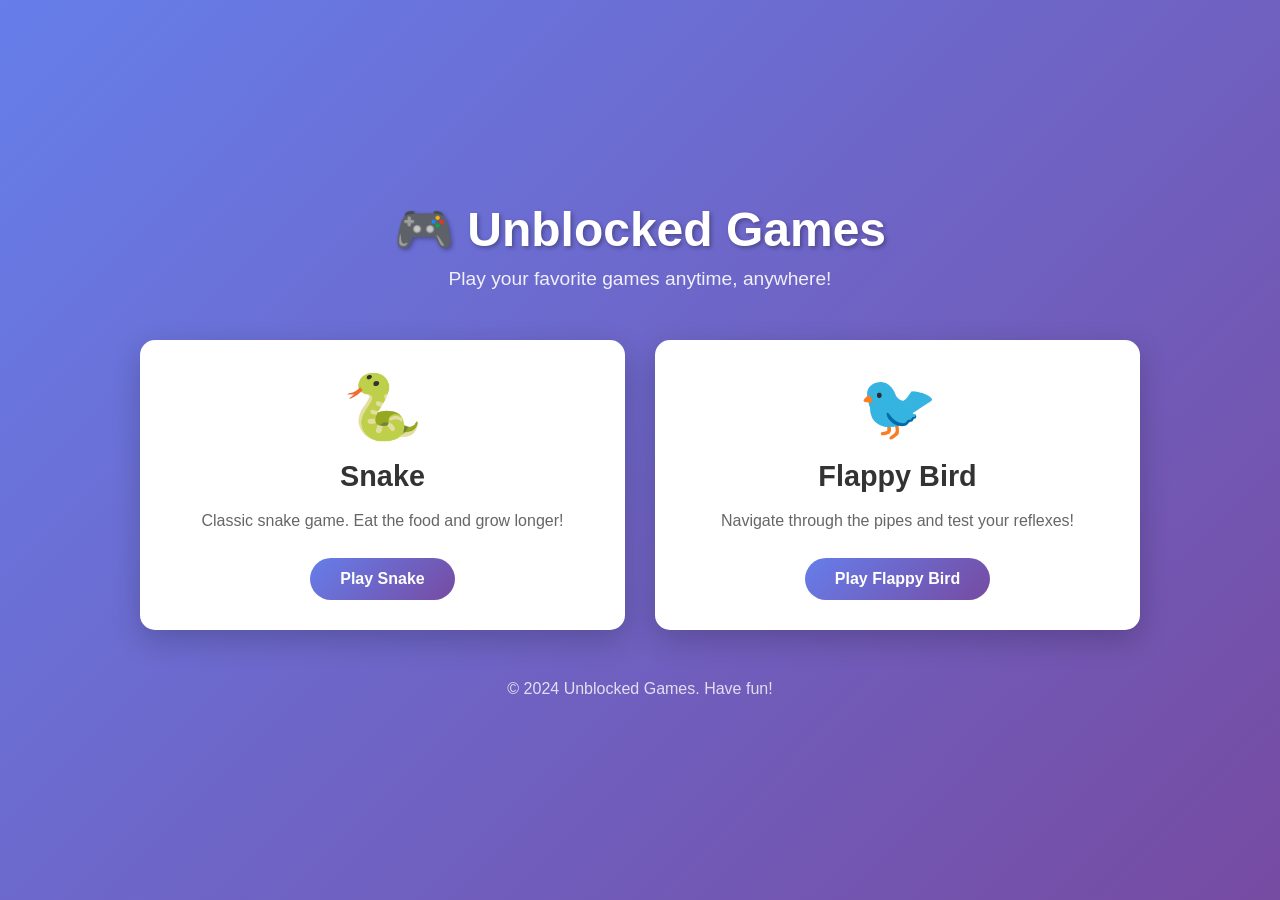
==== index.html @ e7c76e7f "Add unblocked games website with Snake and Flappy Bird" ====
<!DOCTYPE html>
<html lang="en">
<head>
    <meta charset="UTF-8">
    <meta name="viewport" content="width=device-width, initial-scale=1.0">
    <title>Unblocked Games</title>
    <link rel="stylesheet" href="styles.css">
</head>
<body>
    <div class="container">
        <header>
            <h1>🎮 Unblocked Games</h1>
            <p>Play your favorite games anytime, anywhere!</p>
        </header>

        <div class="games-grid">
            <div class="game-card">
                <div class="game-icon">🐍</div>
                <h2>Snake</h2>
                <p>Classic snake game. Eat the food and grow longer!</p>
                <a href="snake.html" class="btn">Play Snake</a>
            </div>

            <div class="game-card">
                <div class="game-icon">🐦</div>
                <h2>Flappy Bird</h2>
                <p>Navigate through the pipes and test your reflexes!</p>
                <a href="flappy.html" class="btn">Play Flappy Bird</a>
            </div>
        </div>

        <footer>
            <p>&copy; 2024 Unblocked Games. Have fun!</p>
        </footer>
    </div>
</body>
</html>
---- styles.css ----
* {
    margin: 0;
    padding: 0;
    box-sizing: border-box;
}

body {
    font-family: 'Arial', sans-serif;
    background: linear-gradient(135deg, #667eea 0%, #764ba2 100%);
    min-height: 100vh;
    display: flex;
    justify-content: center;
    align-items: center;
    padding: 20px;
}

.container {
    width: 100%;
    max-width: 1000px;
}

header {
    text-align: center;
    color: white;
    margin-bottom: 50px;
}

header h1 {
    font-size: 3em;
    margin-bottom: 10px;
    text-shadow: 2px 2px 4px rgba(0, 0, 0, 0.3);
}

header p {
    font-size: 1.2em;
    opacity: 0.9;
}

.games-grid {
    display: grid;
    grid-template-columns: repeat(auto-fit, minmax(300px, 1fr));
    gap: 30px;
    margin-bottom: 50px;
}

.game-card {
    background: white;
    border-radius: 15px;
    padding: 30px;
    text-align: center;
    box-shadow: 0 10px 30px rgba(0, 0, 0, 0.2);
    transition: transform 0.3s ease, box-shadow 0.3s ease;
}

.game-card:hover {
    transform: translateY(-10px);
    box-shadow: 0 15px 40px rgba(0, 0, 0, 0.3);
}

.game-icon {
    font-size: 4em;
    margin-bottom: 15px;
}

.game-card h2 {
    color: #333;
    margin-bottom: 15px;
    font-size: 1.8em;
}

.game-card p {
    color: #666;
    margin-bottom: 25px;
    line-height: 1.6;
}

.btn {
    display: inline-block;
    background: linear-gradient(135deg, #667eea 0%, #764ba2 100%);
    color: white;
    padding: 12px 30px;
    border-radius: 25px;
    text-decoration: none;
    font-weight: bold;
    transition: transform 0.2s ease;
    border: none;
    cursor: pointer;
    font-size: 1em;
}

.btn:hover {
    transform: scale(1.05);
}

footer {
    text-align: center;
    color: white;
    opacity: 0.8;
}

/* Game Page Styles */
.game-container {
    background: white;
    border-radius: 15px;
    padding: 30px;
    box-shadow: 0 10px 30px rgba(0, 0, 0, 0.2);
}

.game-header {
    display: flex;
    justify-content: space-between;
    align-items: center;
    margin-bottom: 30px;
    flex-wrap: wrap;
}

.game-header h1 {
    color: #333;
    font-size: 2em;
}

.game-header a {
    background: #667eea;
    color: white;
    padding: 10px 20px;
    border-radius: 25px;
    text-decoration: none;
    font-weight: bold;
    transition: background 0.3s ease;
}

.game-header a:hover {
    background: #764ba2;
}

.game-content {
    display: flex;
    justify-content: center;
    align-items: center;
    flex-direction: column;
}

canvas {
    border: 3px solid #333;
    background: #000;
    margin: 20px 0;
    border-radius: 10px;
}

.game-info {
    display: flex;
    gap: 30px;
    justify-content: center;
    margin-top: 20px;
    flex-wrap: wrap;
}

.info-box {
    background: #f0f0f0;
    padding: 15px 25px;
    border-radius: 10px;
    text-align: center;
}

.info-box label {
    display: block;
    color: #666;
    font-weight: bold;
    margin-bottom: 5px;
}

.info-box span {
    font-size: 1.5em;
    color: #667eea;
    font-weight: bold;
}

.controls {
    margin-top: 20px;
    text-align: center;
    color: #666;
}

@media (max-width: 768px) {
    header h1 {
        font-size: 2em;
    }

    .games-grid {
        grid-template-columns: 1fr;
    }

    .game-header {
        flex-direction: column;
        gap: 15px;
    }

    .game-header a {
        width: 100%;
        text-align: center;
    }
}
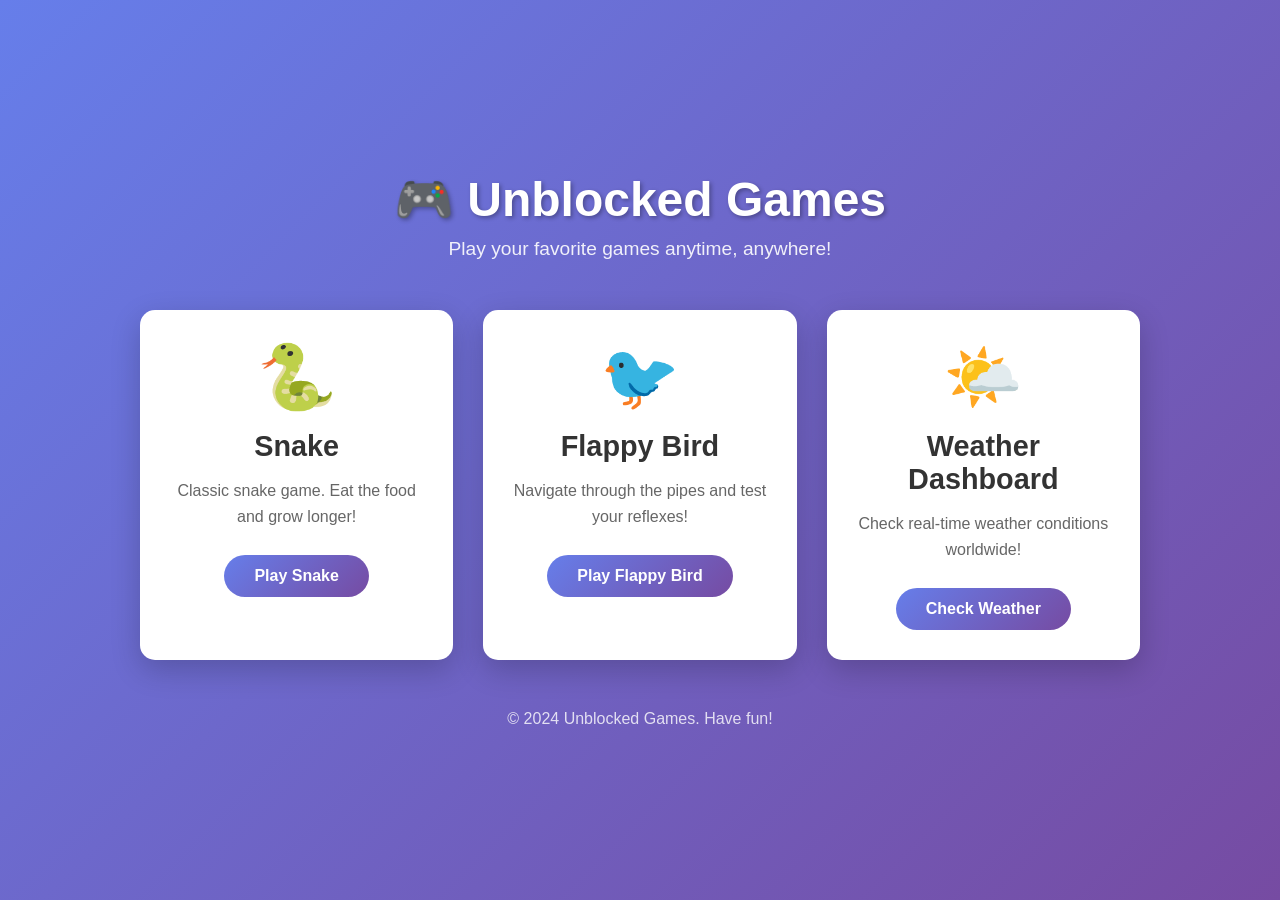
==== commit d3992906: "Add weather dashboard with Open-Meteo API integration" ====
--- a/index.html
+++ b/index.html
@@ -27,6 +27,13 @@
                 <p>Navigate through the pipes and test your reflexes!</p>
                 <a href="flappy.html" class="btn">Play Flappy Bird</a>
             </div>
+
+            <div class="game-card">
+                <div class="game-icon">🌤️</div>
+                <h2>Weather Dashboard</h2>
+                <p>Check real-time weather conditions worldwide!</p>
+                <a href="weather.html" class="btn">Check Weather</a>
+            </div>
         </div>
 
         <footer>
--- a/styles.css
+++ b/styles.css
@@ -92,6 +92,11 @@
     transform: scale(1.05);
 }
 
+.btn-secondary {
+    background: linear-gradient(135deg, #42e695 0%, #3bb2b8 100%);
+    margin-left: 10px;
+}
+
 footer {
     text-align: center;
     color: white;
@@ -181,6 +186,224 @@
     color: #666;
 }
 
+/* Weather Dashboard Styles */
+.weather-content {
+    display: flex;
+    justify-content: center;
+    align-items: center;
+    flex-direction: column;
+}
+
+.search-section {
+    display: flex;
+    gap: 10px;
+    margin-bottom: 30px;
+    flex-wrap: wrap;
+    justify-content: center;
+}
+
+.search-input {
+    flex: 1;
+    min-width: 250px;
+    padding: 12px 20px;
+    border: 2px solid #ddd;
+    border-radius: 25px;
+    font-size: 1em;
+    transition: border-color 0.3s ease;
+}
+
+.search-input:focus {
+    outline: none;
+    border-color: #667eea;
+}
+
+.loading {
+    display: flex;
+    flex-direction: column;
+    align-items: center;
+    justify-content: center;
+    padding: 40px;
+}
+
+.spinner {
+    width: 50px;
+    height: 50px;
+    border: 4px solid #f0f0f0;
+    border-top: 4px solid #667eea;
+    border-radius: 50%;
+    animation: spin 1s linear infinite;
+}
+
+@keyframes spin {
+    0% { transform: rotate(0deg); }
+    100% { transform: rotate(360deg); }
+}
+
+.loading p {
+    margin-top: 15px;
+    color: #666;
+    font-weight: bold;
+}
+
+.error-message {
+    background: #fee;
+    color: #c33;
+    padding: 15px 20px;
+    border-radius: 10px;
+    margin-bottom: 20px;
+    border-left: 4px solid #c33;
+}
+
+.weather-container {
+    width: 100%;
+}
+
+.current-weather {
+    background: linear-gradient(135deg, #667eea 0%, #764ba2 100%);
+    color: white;
+    padding: 30px;
+    border-radius: 15px;
+    margin-bottom: 30px;
+}
+
+.location-header {
+    margin-bottom: 20px;
+}
+
+.location-header h2 {
+    font-size: 1.8em;
+    margin-bottom: 5px;
+}
+
+.location-header p {
+    opacity: 0.9;
+    font-size: 0.9em;
+}
+
+.weather-main {
+    display: flex;
+    align-items: center;
+    gap: 20px;
+    margin-bottom: 30px;
+}
+
+.weather-icon {
+    font-size: 4em;
+}
+
+.temperature-section {
+    flex: 1;
+}
+
+.temperature {
+    font-size: 3.5em;
+    font-weight: bold;
+}
+
+.weather-description {
+    font-size: 1.2em;
+    opacity: 0.9;
+}
+
+.weather-details {
+    display: grid;
+    grid-template-columns: repeat(auto-fit, minmax(150px, 1fr));
+    gap: 15px;
+}
+
+.detail-box {
+    background: rgba(255, 255, 255, 0.1);
+    padding: 15px;
+    border-radius: 10px;
+    text-align: center;
+}
+
+.detail-box label {
+    display: block;
+    opacity: 0.8;
+    margin-bottom: 8px;
+}
+
+.detail-box span {
+    display: block;
+    font-size: 1.3em;
+    font-weight: bold;
+}
+
+.forecast-section {
+    margin-top: 30px;
+}
+
+.forecast-section h3 {
+    color: #333;
+    margin-bottom: 20px;
+    font-size: 1.5em;
+}
+
+.forecast-grid {
+    display: grid;
+    grid-template-columns: repeat(auto-fit, minmax(120px, 1fr));
+    gap: 15px;
+}
+
+.forecast-card {
+    background: white;
+    border: 2px solid #e0e0e0;
+    border-radius: 10px;
+    padding: 15px;
+    text-align: center;
+    transition: transform 0.2s ease, box-shadow 0.2s ease;
+}
+
+.forecast-card:hover {
+    transform: translateY(-5px);
+    box-shadow: 0 8px 20px rgba(0, 0, 0, 0.1);
+}
+
+.forecast-date {
+    color: #667eea;
+    font-weight: bold;
+    margin-bottom: 10px;
+    font-size: 0.9em;
+}
+
+.forecast-icon {
+    font-size: 2.5em;
+    margin: 10px 0;
+}
+
+.forecast-description {
+    color: #666;
+    font-size: 0.85em;
+    margin-bottom: 10px;
+    min-height: 30px;
+    display: flex;
+    align-items: center;
+    justify-content: center;
+}
+
+.forecast-temps {
+    display: flex;
+    justify-content: center;
+    gap: 10px;
+    margin-bottom: 8px;
+}
+
+.forecast-temps .high {
+    color: #e74c3c;
+    font-weight: bold;
+}
+
+.forecast-temps .low {
+    color: #3498db;
+    font-weight: bold;
+}
+
+.forecast-precipitation {
+    color: #3498db;
+    font-size: 0.85em;
+}
+
 @media (max-width: 768px) {
     header h1 {
         font-size: 2em;
@@ -199,4 +422,29 @@
         width: 100%;
         text-align: center;
     }
+
+    .search-section {
+        flex-direction: column;
+    }
+
+    .search-input {
+        min-width: 100%;
+    }
+
+    .btn-secondary {
+        margin-left: 0;
+        width: 100%;
+    }
+
+    .weather-main {
+        flex-direction: column;
+    }
+
+    .temperature {
+        font-size: 2.5em;
+    }
+
+    .forecast-grid {
+        grid-template-columns: repeat(auto-fit, minmax(100px, 1fr));
+    }
 }
